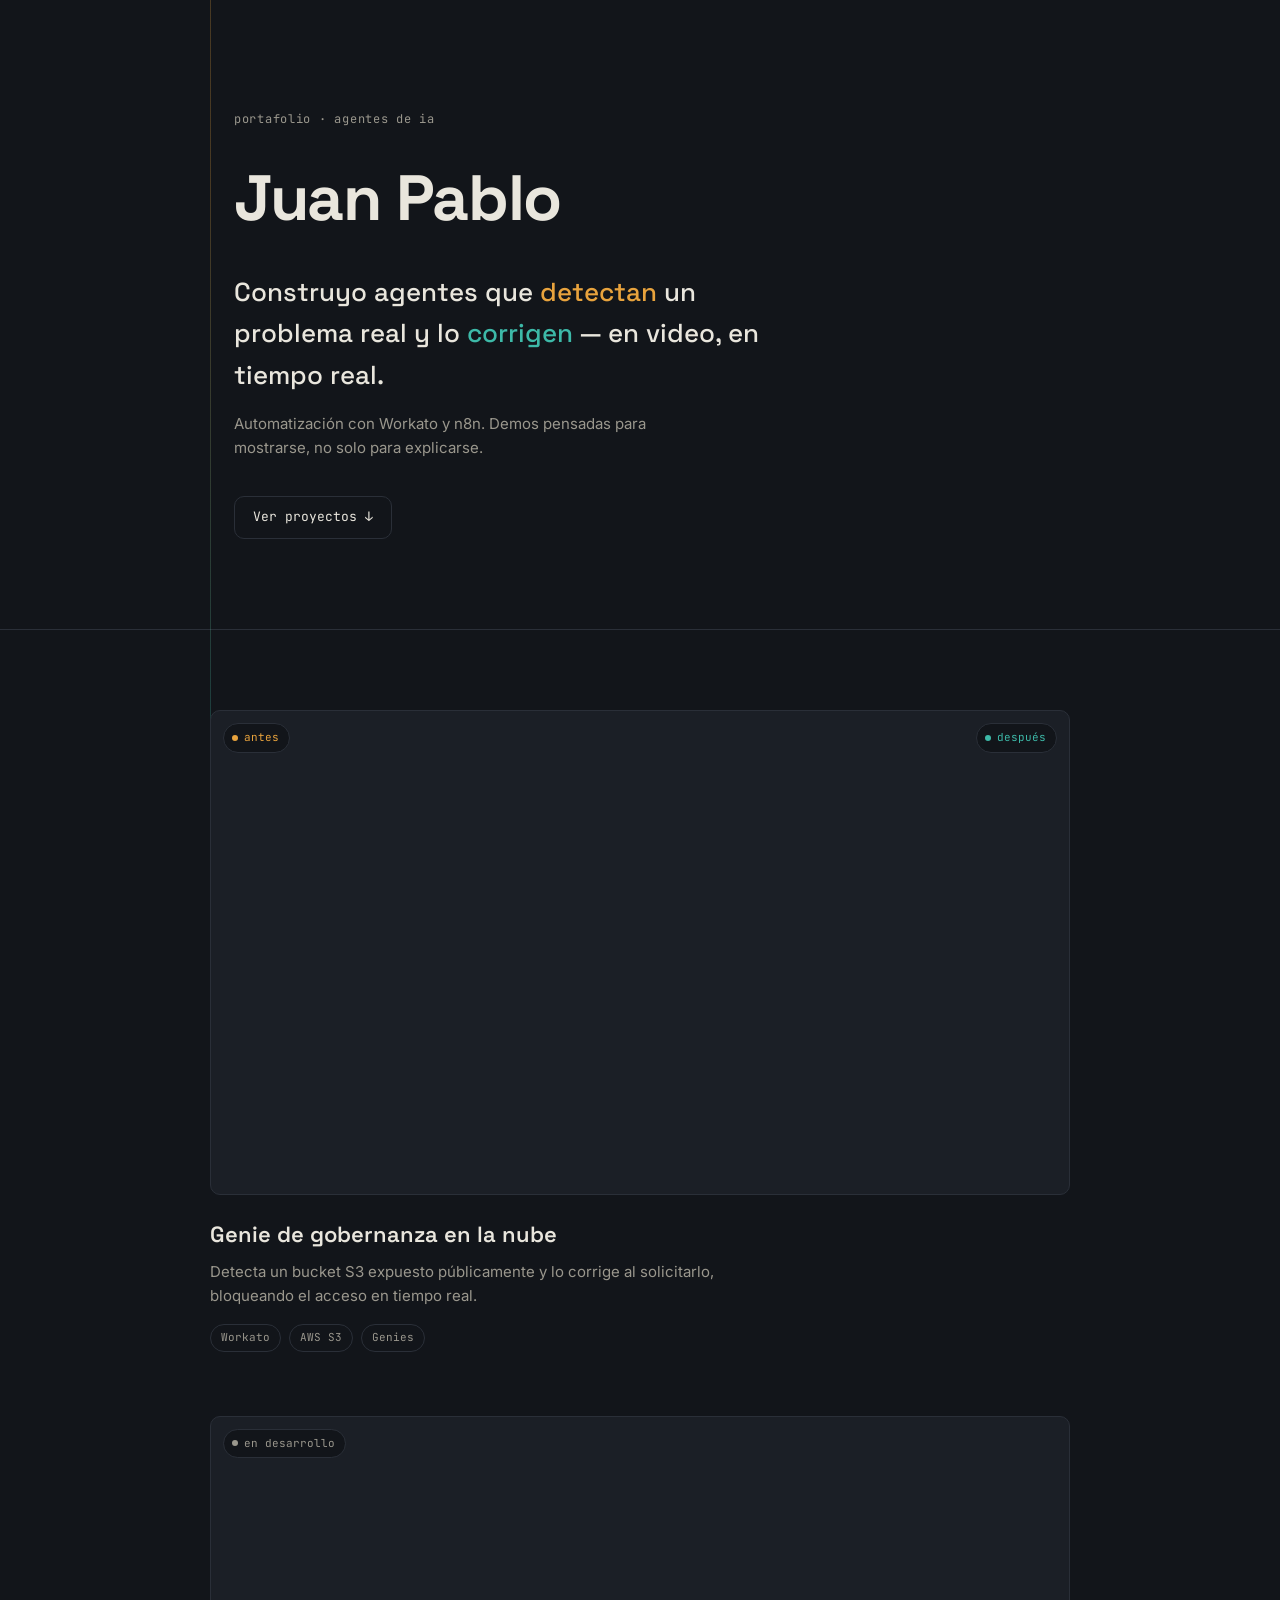
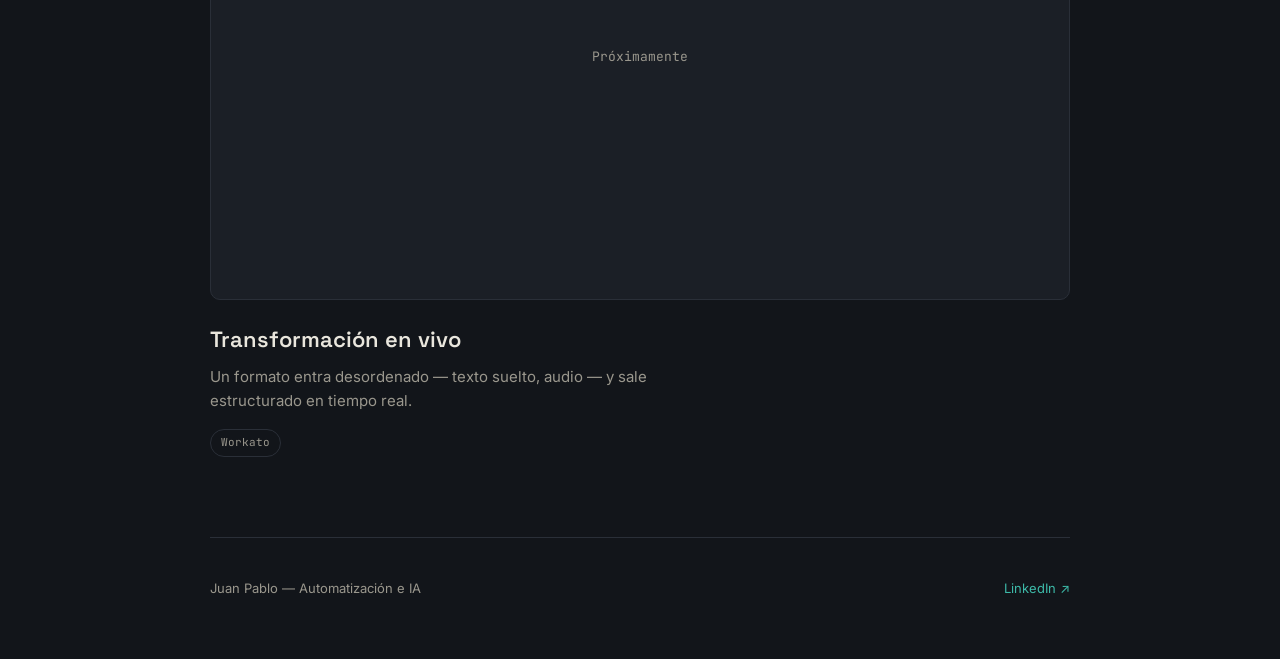
==== index.html @ 0c18b4b4 "Add files via upload" ====
<!DOCTYPE html>
<html lang="es">
<head>
<meta charset="UTF-8">
<meta name="viewport" content="width=device-width, initial-scale=1.0">
<title>Juan Pablo — Agentes de IA</title>
<meta name="description" content="Portafolio de agentes de IA construidos con Workato y n8n: detectan un problema y lo corrigen en tiempo real.">
<link rel="preconnect" href="https://fonts.googleapis.com">
<link rel="preconnect" href="https://fonts.gstatic.com" crossorigin>
<link href="https://fonts.googleapis.com/css2?family=Space+Grotesk:wght@400;500;600;700&family=Inter:wght@400;500;600&family=JetBrains+Mono:wght@400;500&display=swap" rel="stylesheet">
<link rel="stylesheet" href="style.css">
</head>
<body>

<div class="wire" aria-hidden="true"></div>

<header class="hero">
  <div class="container">
    <p class="eyebrow">portafolio · agentes de ia</p>
    <h1>Juan Pablo</h1>
    <p class="hero-line">
      Construyo agentes que <span class="tag-before">detectan</span> un problema real
      y lo <span class="tag-after">corrigen</span> — en video, en tiempo real.
    </p>
    <p class="hero-sub">Automatización con Workato y n8n. Demos pensadas para mostrarse, no solo para explicarse.</p>
    <a class="cta" href="#proyectos">Ver proyectos <span aria-hidden="true">↓</span></a>
  </div>
</header>

<main id="proyectos" class="projects container">

  <article class="project">
    <div class="project-media">
      <div class="state-badge before"><span class="dot"></span>antes</div>
      <div class="state-badge after"><span class="dot"></span>después</div>
      <div class="video-frame">
        <!-- Reemplaza SRC con el link de embed de tu video (YouTube/LinkedIn) -->
        <iframe
          src="https://www.youtube.com/embed/REEMPLAZA_ESTE_ID"
          title="Genie de gobernanza en la nube"
          frameborder="0"
          allow="accelerometer; autoplay; clipboard-write; encrypted-media; gyroscope; picture-in-picture"
          allowfullscreen>
        </iframe>
      </div>
    </div>
    <div class="project-body">
      <h2>Genie de gobernanza en la nube</h2>
      <p>Detecta un bucket S3 expuesto públicamente y lo corrige al solicitarlo, bloqueando el acceso en tiempo real.</p>
      <ul class="stack">
        <li>Workato</li>
        <li>AWS S3</li>
        <li>Genies</li>
      </ul>
    </div>
  </article>

  <article class="project">
    <div class="project-media">
      <div class="state-badge dev"><span class="dot"></span>en desarrollo</div>
      <div class="video-frame placeholder">
        <span>Próximamente</span>
      </div>
    </div>
    <div class="project-body">
      <h2>Transformación en vivo</h2>
      <p>Un formato entra desordenado — texto suelto, audio — y sale estructurado en tiempo real.</p>
      <ul class="stack">
        <li>Workato</li>
      </ul>
    </div>
  </article>

  <!--
    Para agregar un nuevo proyecto, copia un bloque <article class="project">...</article>
    completo, cambia el título, la descripción, los tags de "stack" y el link del video.
  -->

</main>

<footer class="footer container">
  <p>Juan Pablo — Automatización e IA</p>
  <a href="https://www.linkedin.com/in/REEMPLAZA_TU_USUARIO" target="_blank" rel="noopener">LinkedIn ↗</a>
</footer>

</body>
</html>
---- style.css ----
:root{
  --ink:#12151a;
  --ink-2:#1b1f26;
  --paper:#e9e6dd;
  --paper-dim:#9a978d;
  --amber:#e8a33d;
  --amber-dim:#4a3a20;
  --teal:#3db9a8;
  --teal-dim:#1f3d38;
  --line:#2a2f38;
  --radius:10px;
}

*{box-sizing:border-box;margin:0;padding:0;}

body{
  background:var(--ink);
  color:var(--paper);
  font-family:'Inter',sans-serif;
  line-height:1.6;
  -webkit-font-smoothing:antialiased;
}

.container{
  max-width:860px;
  margin:0 auto;
  padding:0 24px;
}

/* --- wire signature: a signal line running the length of the page --- */
.wire{
  position:absolute;
  top:0;
  left:calc(50% - 430px);
  width:1px;
  height:100%;
  background:linear-gradient(to bottom, var(--amber) 0%, var(--amber) 20%, var(--teal) 80%, var(--teal) 100%);
  opacity:0.25;
}
@media (max-width:900px){ .wire{ display:none; } }

/* --- hero --- */
.hero{
  padding:110px 0 90px;
  border-bottom:1px solid var(--line);
}
.eyebrow{
  font-family:'JetBrains Mono',monospace;
  font-size:12px;
  letter-spacing:0.06em;
  color:var(--paper-dim);
  text-transform:lowercase;
  margin-bottom:18px;
}
h1{
  font-family:'Space Grotesk',sans-serif;
  font-weight:700;
  font-size:clamp(40px,7vw,64px);
  letter-spacing:-0.02em;
  margin-bottom:22px;
}
.hero-line{
  font-family:'Space Grotesk',sans-serif;
  font-weight:500;
  font-size:clamp(20px,3vw,26px);
  max-width:560px;
  color:var(--paper);
  margin-bottom:16px;
}
.tag-before{color:var(--amber);}
.tag-after{color:var(--teal);}
.hero-sub{
  color:var(--paper-dim);
  font-size:15px;
  max-width:460px;
  margin-bottom:36px;
}
.cta{
  display:inline-flex;
  align-items:center;
  gap:8px;
  font-family:'JetBrains Mono',monospace;
  font-size:13px;
  color:var(--paper);
  text-decoration:none;
  border:1px solid var(--line);
  padding:10px 18px;
  border-radius:var(--radius);
  transition:border-color 0.15s ease, background 0.15s ease;
}
.cta:hover{
  border-color:var(--teal);
  background:var(--teal-dim);
}

/* --- projects --- */
.projects{
  padding:80px 0;
  display:flex;
  flex-direction:column;
  gap:64px;
}
.project{
  display:grid;
  grid-template-columns:1fr;
  gap:22px;
}
.project-media{
  position:relative;
  background:var(--ink-2);
  border:1px solid var(--line);
  border-radius:var(--radius);
  overflow:hidden;
}
.video-frame{
  position:relative;
  aspect-ratio:16/9;
  width:100%;
}
.video-frame iframe{
  position:absolute;
  inset:0;
  width:100%;
  height:100%;
  border:0;
}
.video-frame.placeholder{
  display:flex;
  align-items:center;
  justify-content:center;
  color:var(--paper-dim);
  font-family:'JetBrains Mono',monospace;
  font-size:13px;
}
.state-badge{
  position:absolute;
  top:12px;
  z-index:2;
  display:flex;
  align-items:center;
  gap:6px;
  font-family:'JetBrains Mono',monospace;
  font-size:11px;
  padding:5px 10px 5px 8px;
  border-radius:999px;
  background:var(--ink);
  border:1px solid var(--line);
}
.state-badge .dot{
  width:6px;
  height:6px;
  border-radius:50%;
}
.state-badge.before{ left:12px; color:var(--amber); }
.state-badge.before .dot{ background:var(--amber); }
.state-badge.after{ right:12px; color:var(--teal); }
.state-badge.after .dot{ background:var(--teal); }
.state-badge.dev{ left:12px; color:var(--paper-dim); }
.state-badge.dev .dot{ background:var(--paper-dim); }

.project-body h2{
  font-family:'Space Grotesk',sans-serif;
  font-weight:600;
  font-size:22px;
  margin-bottom:8px;
}
.project-body p{
  color:var(--paper-dim);
  font-size:15px;
  max-width:520px;
  margin-bottom:16px;
}
.stack{
  display:flex;
  gap:8px;
  flex-wrap:wrap;
  list-style:none;
}
.stack li{
  font-family:'JetBrains Mono',monospace;
  font-size:11px;
  color:var(--paper-dim);
  border:1px solid var(--line);
  padding:4px 10px;
  border-radius:999px;
}

/* --- footer --- */
.footer{
  padding:40px 0 60px;
  border-top:1px solid var(--line);
  display:flex;
  justify-content:space-between;
  align-items:center;
  flex-wrap:wrap;
  gap:12px;
  font-size:13px;
  color:var(--paper-dim);
}
.footer a{
  color:var(--teal);
  text-decoration:none;
}
.footer a:hover{ text-decoration:underline; }
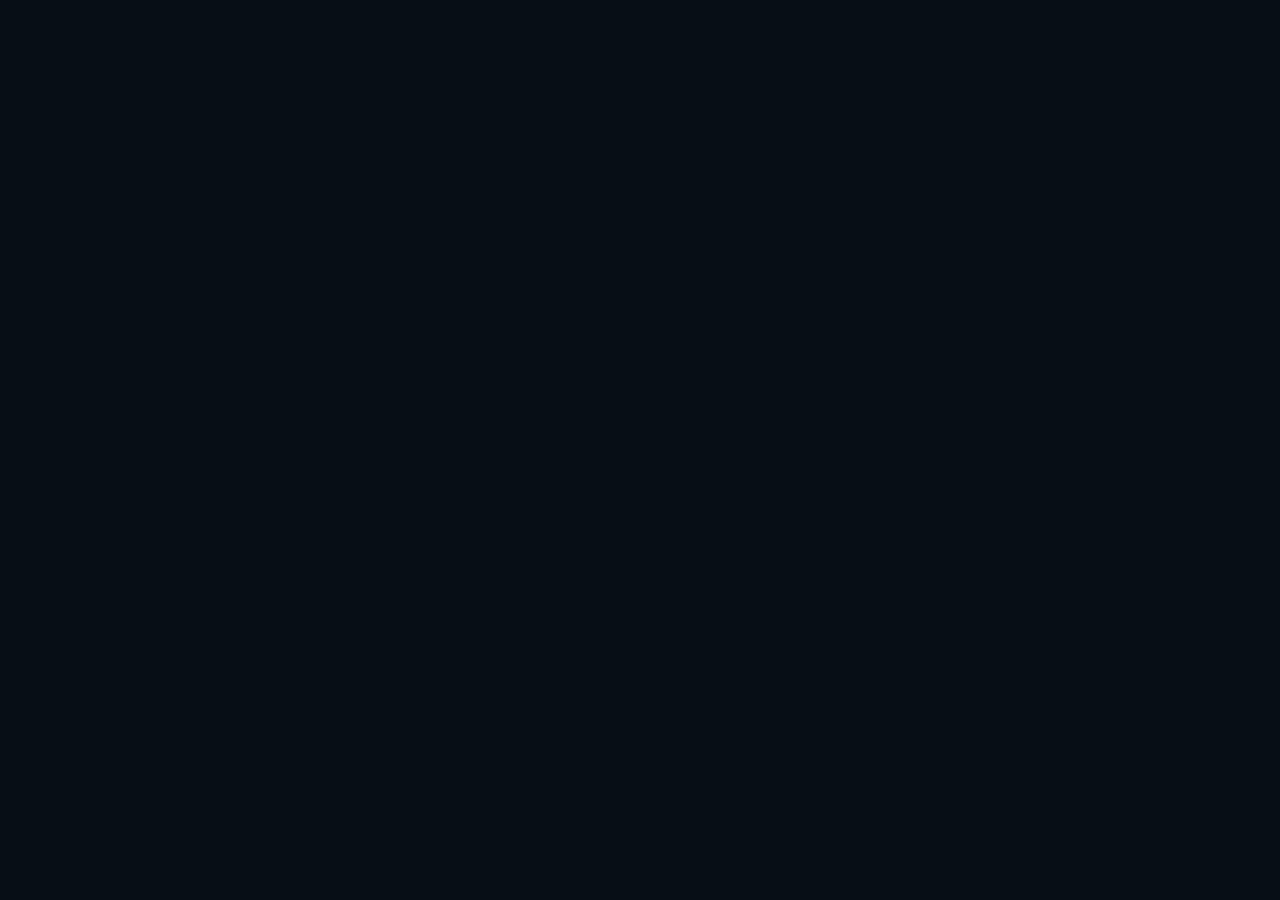
==== commit b5d0f0d5: "Rename Portafolio.dc.html to index.html" ====
--- a/index.html
+++ b/index.html
@@ -1,87 +1,181 @@
 <!DOCTYPE html>
-<html lang="es">
+<html>
 <head>
-<meta charset="UTF-8">
-<meta name="viewport" content="width=device-width, initial-scale=1.0">
-<title>Juan Pablo — Agentes de IA</title>
-<meta name="description" content="Portafolio de agentes de IA construidos con Workato y n8n: detectan un problema y lo corrigen en tiempo real.">
-<link rel="preconnect" href="https://fonts.googleapis.com">
-<link rel="preconnect" href="https://fonts.gstatic.com" crossorigin>
-<link href="https://fonts.googleapis.com/css2?family=Space+Grotesk:wght@400;500;600;700&family=Inter:wght@400;500;600&family=JetBrains+Mono:wght@400;500&display=swap" rel="stylesheet">
-<link rel="stylesheet" href="style.css">
+<meta charset="utf-8">
+<meta name="viewport" content="width=device-width, initial-scale=1">
+<script src="./support.js"></script>
 </head>
 <body>
+<x-dc>
+<helmet>
+<link rel="preconnect" href="https://fonts.googleapis.com">
+<link href="https://fonts.googleapis.com/css2?family=JetBrains+Mono:wght@400;500;700&amp;family=Inter:wght@400;500;600;700;800&amp;display=swap" rel="stylesheet">
+<style>
+  body { margin: 0; background: oklch(0.16 0.02 250); font-family: 'Inter', sans-serif; }
+  ::selection { background: oklch(0.85 0.17 195); color: oklch(0.16 0.02 250); }
+  a { color: oklch(0.85 0.17 195); text-decoration: none; }
+  a:hover { color: oklch(0.85 0.19 145); }
+  html { scroll-behavior: smooth; }
+</style>
+</helmet>
 
-<div class="wire" aria-hidden="true"></div>
+<div style="background: oklch(0.16 0.02 250); color: oklch(0.92 0.01 250); min-height: 100vh;">
 
-<header class="hero">
-  <div class="container">
-    <p class="eyebrow">portafolio · agentes de ia</p>
-    <h1>Juan Pablo</h1>
-    <p class="hero-line">
-      Construyo agentes que <span class="tag-before">detectan</span> un problema real
-      y lo <span class="tag-after">corrigen</span> — en video, en tiempo real.
-    </p>
-    <p class="hero-sub">Automatización con Workato y n8n. Demos pensadas para mostrarse, no solo para explicarse.</p>
-    <a class="cta" href="#proyectos">Ver proyectos <span aria-hidden="true">↓</span></a>
-  </div>
-</header>
+  <nav style="position: sticky; top: 0; z-index: 50; display: flex; align-items: center; justify-content: space-between; padding: 18px 48px; background: oklch(0.16 0.02 250 / 0.85); backdrop-filter: blur(8px); border-bottom: 1px solid oklch(0.30 0.02 250);">
+    <div style="font-family: 'JetBrains Mono', monospace; font-weight: 700; font-size: 16px; color: oklch(0.85 0.17 195);">JPF<span style="color: oklch(0.65 0.02 250);">.dev</span></div>
+    <div style="display: flex; gap: 28px; font-family: 'JetBrains Mono', monospace; font-size: 13px;">
+      <a href="#sobre-mi" style="color: oklch(0.85 0.01 250);">sobre-mi</a>
+      <a href="#proyectos" style="color: oklch(0.85 0.01 250);">proyectos</a>
+      <a href="#habilidades" style="color: oklch(0.85 0.01 250);">habilidades</a>
+      <a href="#experiencia" style="color: oklch(0.85 0.01 250);">experiencia</a>
+      <a href="#educacion" style="color: oklch(0.85 0.01 250);">educacion</a>
+      <a href="#contacto" style="color: oklch(0.85 0.01 250);">contacto</a>
+    </div>
+  </nav>
 
-<main id="proyectos" class="projects container">
+  <section id="inicio" style="max-width: 1080px; margin: 0 auto; padding: 120px 48px 100px; display: flex; flex-direction: column; gap: 24px;">
+    <div style="font-family: 'JetBrains Mono', monospace; font-size: 14px; color: oklch(0.85 0.19 145);">$ whoami</div>
+    <h1 style="margin: 0; font-size: 56px; font-weight: 800; line-height: 1.1;">Juan Pablo Franco</h1>
+    <p style="margin: 0; font-family: 'JetBrains Mono', monospace; font-size: 18px; color: oklch(0.85 0.17 195); max-width: 640px;">Ingeniero de Telecomunicaciones · Líder Técnico en Workato</p>
+    <p style="margin: 0; font-size: 17px; line-height: 1.7; color: oklch(0.75 0.015 250); max-width: 640px;">Diseño e implemento integraciones, automatizaciones y agentes de IA sobre Workato — incluyendo integración con MCP — para clientes empresariales. Lidero demos técnicas, implementaciones y soporte de punta a punta.</p>
+    <div style="display: flex; gap: 16px; margin-top: 8px;">
+      <a href="#proyectos" style="font-family: 'JetBrains Mono', monospace; font-size: 14px; padding: 12px 22px; border: 1px solid oklch(0.85 0.17 195); border-radius: 4px; color: oklch(0.85 0.17 195);">ver proyectos →</a>
+      <a href="#contacto" style="font-family: 'JetBrains Mono', monospace; font-size: 14px; padding: 12px 22px; color: oklch(0.75 0.015 250);">contactar</a>
+    </div>
+  </section>
 
-  <article class="project">
-    <div class="project-media">
-      <div class="state-badge before"><span class="dot"></span>antes</div>
-      <div class="state-badge after"><span class="dot"></span>después</div>
-      <div class="video-frame">
-        <!-- Reemplaza SRC con el link de embed de tu video (YouTube/LinkedIn) -->
-        <iframe
-          src="https://www.youtube.com/embed/REEMPLAZA_ESTE_ID"
-          title="Genie de gobernanza en la nube"
-          frameborder="0"
-          allow="accelerometer; autoplay; clipboard-write; encrypted-media; gyroscope; picture-in-picture"
-          allowfullscreen>
-        </iframe>
+  <section id="sobre-mi" style="max-width: 1080px; margin: 0 auto; padding: 60px 48px; border-top: 1px solid oklch(0.30 0.02 250);">
+    <div style="font-family: 'JetBrains Mono', monospace; font-size: 13px; color: oklch(0.65 0.02 250); margin-bottom: 12px;">01 · Sobre mí</div>
+    <h2 style="margin: 0 0 20px; font-size: 30px; font-weight: 700;">Sobre mí</h2>
+    <p style="font-size: 16px; line-height: 1.8; color: oklch(0.75 0.015 250); max-width: 720px;">Soy Ingeniero de Telecomunicaciones y actualmente me desempeño como Líder Técnico en la práctica de Workato. Mi trabajo abarca el ciclo completo: diseño de integraciones y automatizaciones, construcción de agentes de IA (incluyendo integraciones con MCP), presentaciones técnicas ante clientes, demos, implementación y soporte post-lanzamiento.</p>
+  </section>
+
+  <section id="proyectos" style="max-width: 1080px; margin: 0 auto; padding: 60px 48px; border-top: 1px solid oklch(0.30 0.02 250);">
+    <div style="font-family: 'JetBrains Mono', monospace; font-size: 13px; color: oklch(0.65 0.02 250); margin-bottom: 12px;">02 · Proyectos</div>
+    <h2 style="margin: 0 0 32px; font-size: 30px; font-weight: 700;">Proyectos</h2>
+
+    <div style="border: 1px solid oklch(0.30 0.02 250); border-radius: 8px; overflow: hidden; background: oklch(0.19 0.02 250);">
+      <div style="padding: 28px 28px 0;">
+        <div style="font-family: 'JetBrains Mono', monospace; font-size: 12px; color: oklch(0.85 0.19 145); margin-bottom: 8px;">WORKATO · AWS EC2</div>
+        <h3 style="margin: 0 0 10px; font-size: 22px; font-weight: 700;">Agente de IA para auditoría y gestión de seguridad en EC2</h3>
+        <p style="font-size: 15px; line-height: 1.7; color: oklch(0.75 0.015 250); max-width: 700px; margin: 0 0 20px;">Agente construido en Workato que audita configuraciones de seguridad de instancias EC2 en AWS, corrige hallazgos automáticamente y crea nuevas instancias según políticas definidas — reduciendo intervención manual en tareas recurrentes de seguridad y aprovisionamiento.</p>
+        <div style="display: flex; gap: 8px; flex-wrap: wrap; margin-bottom: 24px;">
+          <span style="font-family: 'JetBrains Mono', monospace; font-size: 12px; padding: 4px 10px; border: 1px solid oklch(0.30 0.02 250); border-radius: 20px; color: oklch(0.75 0.015 250);">Workato</span>
+          <span style="font-family: 'JetBrains Mono', monospace; font-size: 12px; padding: 4px 10px; border: 1px solid oklch(0.30 0.02 250); border-radius: 20px; color: oklch(0.75 0.015 250);">AWS EC2</span>
+          <span style="font-family: 'JetBrains Mono', monospace; font-size: 12px; padding: 4px 10px; border: 1px solid oklch(0.30 0.02 250); border-radius: 20px; color: oklch(0.75 0.015 250);">Agentes de IA</span>
+          <span style="font-family: 'JetBrains Mono', monospace; font-size: 12px; padding: 4px 10px; border: 1px solid oklch(0.30 0.02 250); border-radius: 20px; color: oklch(0.75 0.015 250);">Seguridad</span>
+        </div>
+      </div>
+      <div style="position: relative; width: 100%; aspect-ratio: 16/9; background: oklch(0.12 0.02 250);">
+        <iframe src="https://www.youtube-nocookie.com/embed/kBsZ7qM9qec" title="Agente de IA - Auditoría de seguridad EC2" referrerpolicy="strict-origin-when-cross-origin" style="position: absolute; inset: 0; width: 100%; height: 100%; border: 0;" allow="accelerometer; autoplay; clipboard-write; encrypted-media; gyroscope; picture-in-picture; web-share" allowfullscreen=""></iframe>
       </div>
     </div>
-    <div class="project-body">
-      <h2>Genie de gobernanza en la nube</h2>
-      <p>Detecta un bucket S3 expuesto públicamente y lo corrige al solicitarlo, bloqueando el acceso en tiempo real.</p>
-      <ul class="stack">
-        <li>Workato</li>
-        <li>AWS S3</li>
-        <li>Genies</li>
-      </ul>
-    </div>
-  </article>
 
-  <article class="project">
-    <div class="project-media">
-      <div class="state-badge dev"><span class="dot"></span>en desarrollo</div>
-      <div class="video-frame placeholder">
-        <span>Próximamente</span>
+    <div style="border: 1px solid oklch(0.30 0.02 250); border-radius: 8px; overflow: hidden; background: oklch(0.19 0.02 250); margin-top: 28px;">
+      <div style="padding: 28px 28px 0;">
+        <div style="font-family: 'JetBrains Mono', monospace; font-size: 12px; color: oklch(0.85 0.19 145); margin-bottom: 8px;">WORKATO · AWS S3 · MCP · CLAUDE</div>
+        <h3 style="margin: 0 0 10px; font-size: 22px; font-weight: 700;">Agente de corrección automática de buckets S3 expuestos</h3>
+        <p style="font-size: 15px; line-height: 1.7; color: oklch(0.75 0.015 250); max-width: 700px; margin: 0 0 16px;">Agente que se conecta a AWS S3, detecta buckets con acceso público expuesto y los corrige automáticamente. El video muestra dos formas de ejecutarlo: primero como flujo nativo dentro de Workato, y después el mismo agente integrado por MCP (Model Context Protocol) a Claude, operando fuera de Workato con el mismo resultado.</p>
+        <div style="display: flex; gap: 8px; flex-wrap: wrap; margin-bottom: 24px;">
+          <span style="font-family: 'JetBrains Mono', monospace; font-size: 12px; padding: 4px 10px; border: 1px solid oklch(0.30 0.02 250); border-radius: 20px; color: oklch(0.75 0.015 250);">Workato</span>
+          <span style="font-family: 'JetBrains Mono', monospace; font-size: 12px; padding: 4px 10px; border: 1px solid oklch(0.30 0.02 250); border-radius: 20px; color: oklch(0.75 0.015 250);">AWS S3</span>
+          <span style="font-family: 'JetBrains Mono', monospace; font-size: 12px; padding: 4px 10px; border: 1px solid oklch(0.30 0.02 250); border-radius: 20px; color: oklch(0.75 0.015 250);">MCP</span>
+          <span style="font-family: 'JetBrains Mono', monospace; font-size: 12px; padding: 4px 10px; border: 1px solid oklch(0.30 0.02 250); border-radius: 20px; color: oklch(0.75 0.015 250);">Claude</span>
+        </div>
+      </div>
+      <div style="position: relative; width: 100%; aspect-ratio: 16/9; background: oklch(0.12 0.02 250);">
+        <iframe src="https://www.youtube-nocookie.com/embed/vmiuK8LOZts" title="Agente de IA - Corrección de buckets S3 expuestos" referrerpolicy="strict-origin-when-cross-origin" style="position: absolute; inset: 0; width: 100%; height: 100%; border: 0;" allow="accelerometer; autoplay; clipboard-write; encrypted-media; gyroscope; picture-in-picture; web-share" allowfullscreen=""></iframe>
       </div>
     </div>
-    <div class="project-body">
-      <h2>Transformación en vivo</h2>
-      <p>Un formato entra desordenado — texto suelto, audio — y sale estructurado en tiempo real.</p>
-      <ul class="stack">
-        <li>Workato</li>
-      </ul>
+
+    <div style="border: 1px solid oklch(0.30 0.02 250); border-radius: 8px; overflow: hidden; background: oklch(0.19 0.02 250); margin-top: 28px;">
+      <div style="padding: 28px 28px 0;">
+        <div style="font-family: 'JetBrains Mono', monospace; font-size: 12px; color: oklch(0.85 0.19 145); margin-bottom: 8px;">WORKATO GENIE · POWER BI · MS TEAMS · DAX</div>
+        <h3 style="margin: 0 0 10px; font-size: 22px; font-weight: 700;">Consulta conversacional de datos de Power BI con Agentes de Workato<br></h3>
+        <p style="font-size: 15px; line-height: 1.7; color: oklch(0.75 0.015 250); max-width: 700px; margin: 0 0 16px;">Solución que permite consultar información de Power BI desde una app personalizada de Microsoft Teams usando lenguaje natural. Teams actúa como interfaz de conversación; Workato Genie interpreta la intención y selecciona una skill, que ejecuta una receta de Workato con la lógica de integración y validaciones. Workato se conecta al modelo semántico vía la Power BI REST API y ejecuta consultas DAX para obtener métricas, comparaciones o desgloses, y Genie devuelve la respuesta en lenguaje natural dentro de Teams.</p>
+        <p style="font-size: 14px; line-height: 1.7; color: oklch(0.65 0.02 250); max-width: 700px; margin: 0 0 16px;">Power BI sigue siendo la fuente de datos y visualización; Workato es la capa de integración y ejecución. El objetivo es reducir la navegación manual por dashboards para consultas recurrentes, con capacidades delimitadas por las skills configuradas en Workato.</p>
+        <div style="display: flex; gap: 8px; flex-wrap: wrap; margin-bottom: 24px;">
+          <span style="font-family: 'JetBrains Mono', monospace; font-size: 12px; padding: 4px 10px; border: 1px solid oklch(0.30 0.02 250); border-radius: 20px; color: oklch(0.75 0.015 250);">Workato Genie</span>
+          <span style="font-family: 'JetBrains Mono', monospace; font-size: 12px; padding: 4px 10px; border: 1px solid oklch(0.30 0.02 250); border-radius: 20px; color: oklch(0.75 0.015 250);">Power BI</span>
+          <span style="font-family: 'JetBrains Mono', monospace; font-size: 12px; padding: 4px 10px; border: 1px solid oklch(0.30 0.02 250); border-radius: 20px; color: oklch(0.75 0.015 250);">MS Teams</span>
+          <span style="font-family: 'JetBrains Mono', monospace; font-size: 12px; padding: 4px 10px; border: 1px solid oklch(0.30 0.02 250); border-radius: 20px; color: oklch(0.75 0.015 250);">DAX</span>
+          <span style="font-family: 'JetBrains Mono', monospace; font-size: 12px; padding: 4px 10px; border: 1px solid oklch(0.30 0.02 250); border-radius: 20px; color: oklch(0.75 0.015 250);">REST API</span>
+        </div>
+      </div>
+      <div style="position: relative; width: 100%; aspect-ratio: 16/9; background: oklch(0.12 0.02 250);">
+        <iframe src="https://www.youtube-nocookie.com/embed/YZJGbn_b_G4" title="Consulta conversacional de Power BI con Workato Genie" referrerpolicy="strict-origin-when-cross-origin" style="position: absolute; inset: 0; width: 100%; height: 100%; border: 0;" allow="accelerometer; autoplay; clipboard-write; encrypted-media; gyroscope; picture-in-picture; web-share" allowfullscreen=""></iframe>
+      </div>
     </div>
-  </article>
+  </section>
 
-  <!--
-    Para agregar un nuevo proyecto, copia un bloque <article class="project">...</article>
-    completo, cambia el título, la descripción, los tags de "stack" y el link del video.
-  -->
+  <section id="habilidades" style="max-width: 1080px; margin: 0 auto; padding: 60px 48px; border-top: 1px solid oklch(0.30 0.02 250);">
+    <div style="font-family: 'JetBrains Mono', monospace; font-size: 13px; color: oklch(0.65 0.02 250); margin-bottom: 12px;">03 · Habilidades</div>
+    <h2 style="margin: 0 0 32px; font-size: 30px; font-weight: 700;">Habilidades técnicas</h2>
+    <div style="display: grid; grid-template-columns: repeat(3, 1fr); gap: 20px;">
+      <div style="border: 1px solid oklch(0.30 0.02 250); border-radius: 8px; padding: 20px; background: oklch(0.19 0.02 250);">
+        <div style="font-family: 'JetBrains Mono', monospace; font-size: 13px; color: oklch(0.85 0.17 195); margin-bottom: 10px;">Integración &amp; Automatización</div>
+        <div style="font-size: 14px; color: oklch(0.75 0.015 250); line-height: 1.8;">Workato · iPaaS · Automatizaciones de procesos</div>
+      </div>
+      <div style="border: 1px solid oklch(0.30 0.02 250); border-radius: 8px; padding: 20px; background: oklch(0.19 0.02 250);">
+        <div style="font-family: 'JetBrains Mono', monospace; font-size: 13px; color: oklch(0.85 0.17 195); margin-bottom: 10px;">IA &amp; Agentes</div>
+        <div style="font-size: 14px; color: oklch(0.75 0.015 250); line-height: 1.8;">Agentes de IA · MCP · Integración con modelos</div>
+      </div>
+      <div style="border: 1px solid oklch(0.30 0.02 250); border-radius: 8px; padding: 20px; background: oklch(0.19 0.02 250);">
+        <div style="font-family: 'JetBrains Mono', monospace; font-size: 13px; color: oklch(0.85 0.17 195); margin-bottom: 10px;">Cloud</div>
+        <div style="font-size: 14px; color: oklch(0.75 0.015 250); line-height: 1.8;">AWS · EC2 · Seguridad en la nube</div>
+      </div>
+      <div style="border: 1px solid oklch(0.30 0.02 250); border-radius: 8px; padding: 20px; background: oklch(0.19 0.02 250);">
+        <div style="font-family: 'JetBrains Mono', monospace; font-size: 13px; color: oklch(0.85 0.17 195); margin-bottom: 10px;">Cliente &amp; Delivery</div>
+        <div style="font-size: 14px; color: oklch(0.75 0.015 250); line-height: 1.8;">Presentaciones técnicas · Demos · Implementación</div>
+      </div>
+      <div style="border: 1px solid oklch(0.30 0.02 250); border-radius: 8px; padding: 20px; background: oklch(0.19 0.02 250);">
+        <div style="font-family: 'JetBrains Mono', monospace; font-size: 13px; color: oklch(0.85 0.17 195); margin-bottom: 10px;">Soporte</div>
+        <div style="font-size: 14px; color: oklch(0.75 0.015 250); line-height: 1.8;">Soporte post-implementación · Troubleshooting</div>
+      </div>
+      <div style="border: 1px solid oklch(0.30 0.02 250); border-radius: 8px; padding: 20px; background: oklch(0.19 0.02 250);">
+        <div style="font-family: 'JetBrains Mono', monospace; font-size: 13px; color: oklch(0.85 0.17 195); margin-bottom: 10px;">Liderazgo técnico</div>
+        <div style="font-size: 14px; color: oklch(0.75 0.015 250); line-height: 1.8;">Arquitectura de soluciones · Mentoría</div>
+      </div>
+    </div>
+  </section>
 
-</main>
+  <section id="experiencia" style="max-width: 1080px; margin: 0 auto; padding: 60px 48px; border-top: 1px solid oklch(0.30 0.02 250);">
+    <div style="font-family: 'JetBrains Mono', monospace; font-size: 13px; color: oklch(0.65 0.02 250); margin-bottom: 12px;">04 · Experiencia</div>
+    <h2 style="margin: 0 0 32px; font-size: 30px; font-weight: 700;">Experiencia laboral</h2>
+    <div style="display: flex; gap: 24px; padding: 24px 0; border-bottom: 1px solid oklch(0.30 0.02 250);">
+      <div style="font-family: 'JetBrains Mono', monospace; font-size: 13px; color: oklch(0.65 0.02 250); width: 140px; flex-shrink: 0;">Actualidad</div>
+      <div>
+        <div style="font-size: 17px; font-weight: 700;">Líder Técnico — Práctica Workato</div>
+        <div style="font-size: 14px; color: oklch(0.75 0.015 250); margin-top: 8px; line-height: 1.7;">Diseño de integraciones y agentes de IA, presentaciones técnicas con clientes, demos, implementación y soporte de soluciones sobre Workato.</div>
+      </div>
+    </div>
+  </section>
 
-<footer class="footer container">
-  <p>Juan Pablo — Automatización e IA</p>
-  <a href="https://www.linkedin.com/in/REEMPLAZA_TU_USUARIO" target="_blank" rel="noopener">LinkedIn ↗</a>
-</footer>
+  <section id="educacion" style="max-width: 1080px; margin: 0 auto; padding: 60px 48px; border-top: 1px solid oklch(0.30 0.02 250);">
+    <div style="font-family: 'JetBrains Mono', monospace; font-size: 13px; color: oklch(0.65 0.02 250); margin-bottom: 12px;">05 · Educación</div>
+    <h2 style="margin: 0 0 32px; font-size: 30px; font-weight: 700;">Educación</h2>
+    <div style="display: flex; gap: 24px; padding: 24px 0; border-bottom: 1px solid oklch(0.30 0.02 250);">
+      <div style="font-family: 'JetBrains Mono', monospace; font-size: 13px; color: oklch(0.65 0.02 250); width: 140px; flex-shrink: 0;">— agrega año —</div>
+      <div>
+        <div style="font-size: 17px; font-weight: 700;">Ingeniería de Telecomunicaciones</div>
+        <div style="font-size: 14px; color: oklch(0.75 0.015 250); margin-top: 8px;">— agrega tu institución —</div>
+      </div>
+    </div>
+  </section>
 
+  <section id="contacto" style="max-width: 1080px; margin: 0 auto; padding: 60px 48px 100px; border-top: 1px solid oklch(0.30 0.02 250);">
+    <div style="font-family: 'JetBrains Mono', monospace; font-size: 13px; color: oklch(0.65 0.02 250); margin-bottom: 12px;">06 · Contacto</div>
+    <h2 style="margin: 0 0 20px; font-size: 30px; font-weight: 700;">Hablemos</h2>
+    <p style="font-size: 16px; line-height: 1.7; color: oklch(0.75 0.015 250); max-width: 600px; margin: 0 0 28px;">¿Buscas un ingeniero para integraciones, automatizaciones o agentes de IA con Workato y AWS? Escríbeme.</p>
+    <div style="display: flex; gap: 24px; flex-wrap: wrap; font-family: 'JetBrains Mono', monospace; font-size: 15px;">
+      <a href="mailto:francohdz1108@gmail.com" style="border: 1px solid oklch(0.85 0.17 195); border-radius: 4px; padding: 12px 20px; color: oklch(0.85 0.17 195);">francohdz1108@gmail.com</a>
+      <a href="https://www.linkedin.com/in/juan-pablo-franco-b044782a2/" target="_blank" style="border: 1px solid oklch(0.30 0.02 250); border-radius: 4px; padding: 12px 20px; color: oklch(0.85 0.01 250);">LinkedIn ↗</a>
+    </div>
+  </section>
+
+  <footer style="text-align: center; padding: 28px; font-family: 'JetBrains Mono', monospace; font-size: 12px; color: oklch(0.55 0.02 250); border-top: 1px solid oklch(0.30 0.02 250);">© 2026 Juan Pablo Franco</footer>
+</div>
+
+</x-dc>
 </body>
 </html>
